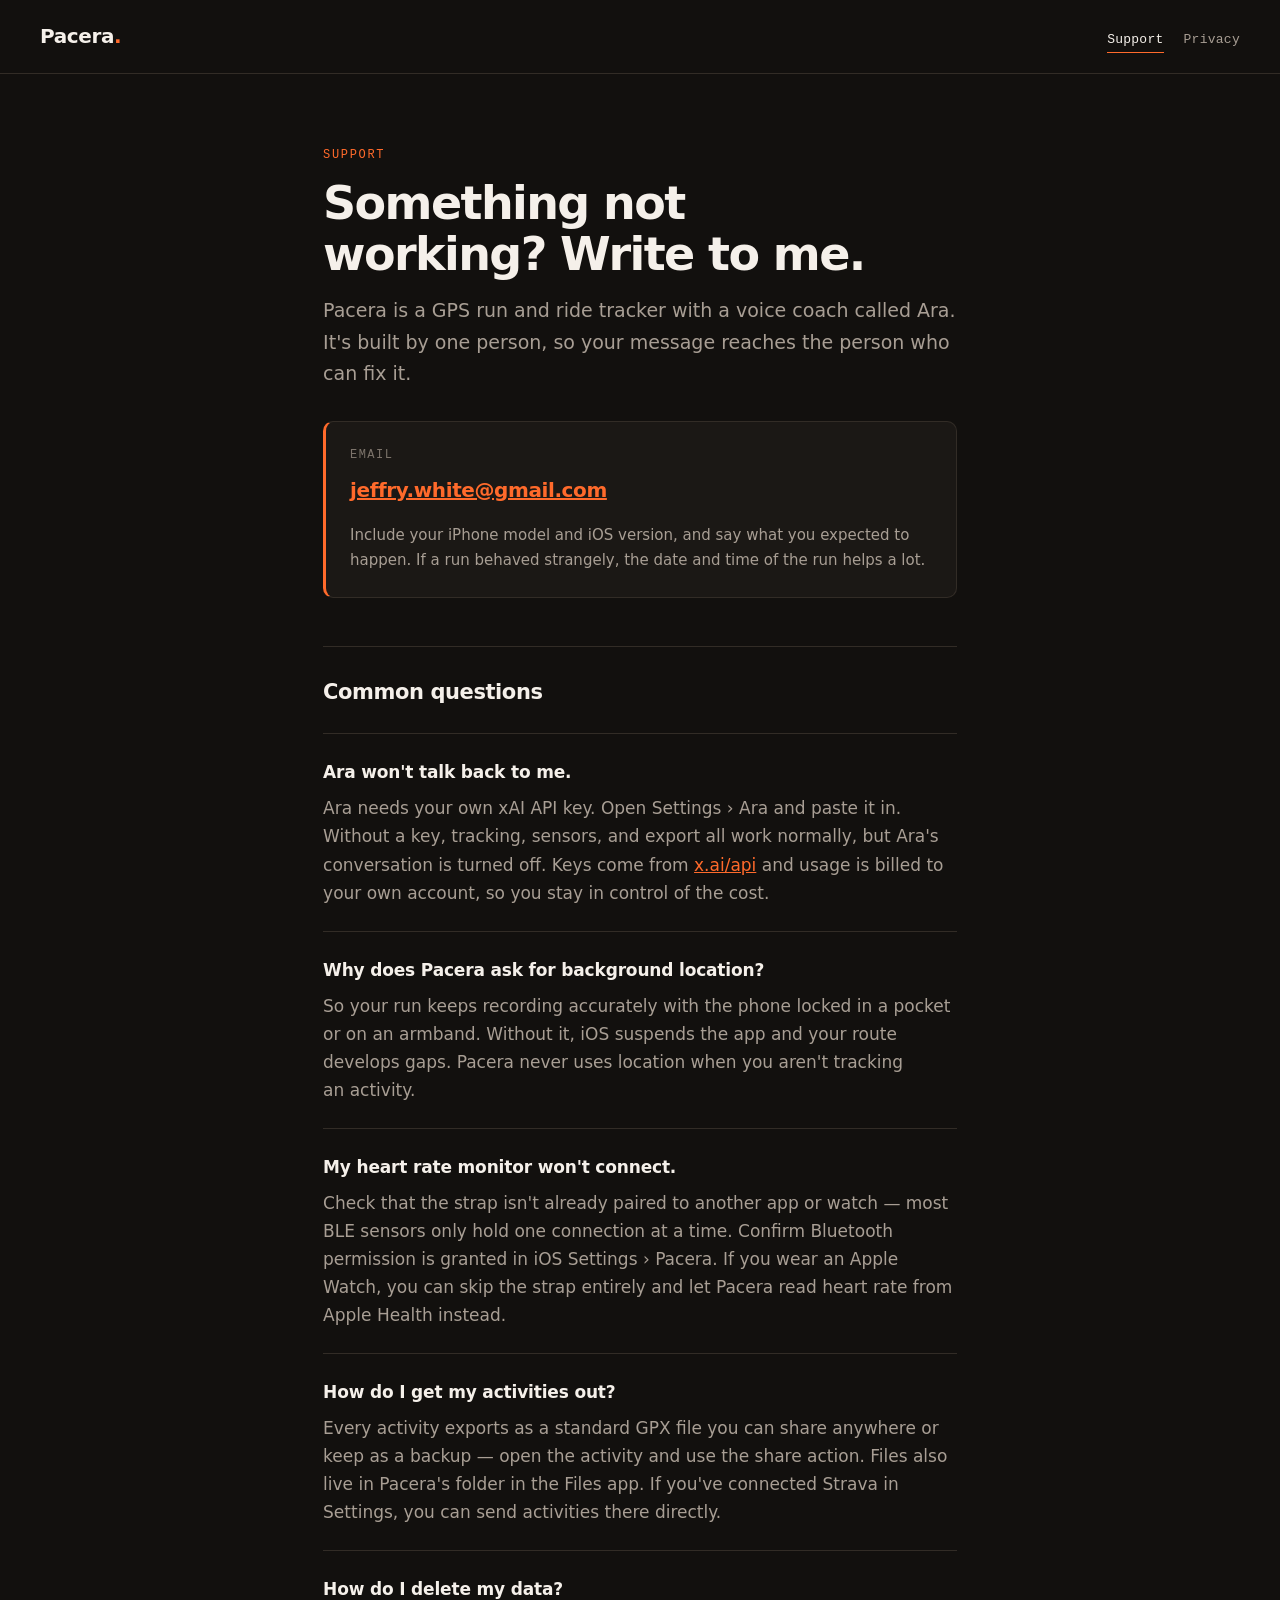
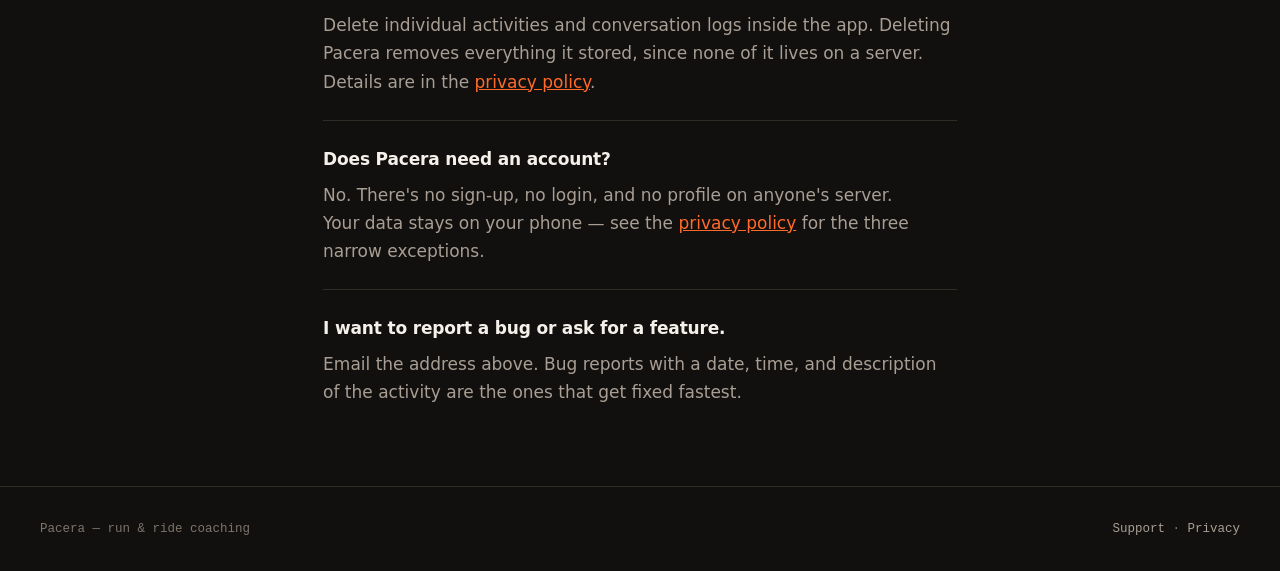
==== index.html @ 3ff28a6f "Pacera support and privacy pages Two static pages for the App Store Connect Support URL and Privacy " ====
<!DOCTYPE html>
<html lang="en">
<head>
<meta charset="utf-8">
<meta name="viewport" content="width=device-width, initial-scale=1">
<title>Support — Pacera</title>
<meta name="description" content="Help with Pacera: setting up Ara, permissions, sensors, exporting activities, and how to get in touch.">
<meta name="color-scheme" content="dark">
<link rel="stylesheet" href="style.css">
</head>
<body>

<header class="masthead">
  <a class="brand" href="index.html">Pacera<span class="brand-mark">.</span></a>
  <nav class="nav">
    <a href="index.html" aria-current="page">Support</a>
    <a href="privacy.html">Privacy</a>
  </nav>
</header>

<main class="wrap">
  <p class="eyebrow">Support</p>
  <h1 class="title">Something not working? Write to me.</h1>
  <p class="standfirst">Pacera is a GPS run and ride tracker with a voice coach called Ara. It's built by one person, so your message reaches the person who can fix it.</p>

  <div class="contact">
    <p class="contact-label">Email</p>
    <p class="contact-mail"><a href="mailto:jeffry.white@gmail.com">jeffry.white@gmail.com</a></p>
    <p class="contact-note">Include your iPhone model and iOS version, and say what you expected to happen. If a run behaved strangely, the date and time of the run helps a lot.</p>
  </div>

  <h2>Common questions</h2>

  <div class="qa">
    <p class="qa-q">Ara won't talk back to me.</p>
    <p class="qa-a">Ara needs your own xAI API key. Open Settings › Ara and paste it in. Without a key, tracking, sensors, and export all work normally, but Ara's conversation is turned off. Keys come from <a href="https://x.ai/api">x.ai/api</a> and usage is billed to your own account, so you stay in control of the cost.</p>
  </div>

  <div class="qa">
    <p class="qa-q">Why does Pacera ask for background location?</p>
    <p class="qa-a">So your run keeps recording accurately with the phone locked in a pocket or on an armband. Without it, iOS suspends the app and your route develops gaps. Pacera never uses location when you aren't tracking an activity.</p>
  </div>

  <div class="qa">
    <p class="qa-q">My heart rate monitor won't connect.</p>
    <p class="qa-a">Check that the strap isn't already paired to another app or watch — most BLE sensors only hold one connection at a time. Confirm Bluetooth permission is granted in iOS Settings › Pacera. If you wear an Apple Watch, you can skip the strap entirely and let Pacera read heart rate from Apple Health instead.</p>
  </div>

  <div class="qa">
    <p class="qa-q">How do I get my activities out?</p>
    <p class="qa-a">Every activity exports as a standard GPX file you can share anywhere or keep as a backup — open the activity and use the share action. Files also live in Pacera's folder in the Files app. If you've connected Strava in Settings, you can send activities there directly.</p>
  </div>

  <div class="qa">
    <p class="qa-q">How do I delete my data?</p>
    <p class="qa-a">Delete individual activities and conversation logs inside the app. Deleting Pacera removes everything it stored, since none of it lives on a server. Details are in the <a href="privacy.html">privacy policy</a>.</p>
  </div>

  <div class="qa">
    <p class="qa-q">Does Pacera need an account?</p>
    <p class="qa-a">No. There's no sign-up, no login, and no profile on anyone's server. Your data stays on your phone — see the <a href="privacy.html">privacy policy</a> for the three narrow exceptions.</p>
  </div>

  <div class="qa">
    <p class="qa-q">I want to report a bug or ask for a feature.</p>
    <p class="qa-a">Email the address above. Bug reports with a date, time, and description of the activity are the ones that get fixed fastest.</p>
  </div>
</main>

<footer class="foot">
  <span>Pacera — run &amp; ride coaching</span>
  <span><a href="index.html">Support</a> · <a href="privacy.html">Privacy</a></span>
</footer>

</body>
</html>
---- style.css ----
/* Pacera — privacy & support
   No webfonts, no third-party requests. A page about not phoning home
   shouldn't phone home. Everything below is system-stack typography. */

:root {
  --bg: #12100e;
  --surface: #1b1815;
  --surface-2: #24201c;
  --line: #322c26;
  --ink: #f5f0ea;
  --ink-muted: #a89e94;
  --ink-dim: #7d746b;
  --accent: #ff6a2b;
  --amber: #ff9f0a;
  --green: #34c759;

  --sans: system-ui, -apple-system, "Segoe UI", Roboto, sans-serif;
  --mono: ui-monospace, SFMono-Regular, "SF Mono", Menlo, monospace;

  --measure: 66ch;
  --pad: clamp(1.25rem, 5vw, 2.5rem);
}

* { box-sizing: border-box; }

html { -webkit-text-size-adjust: 100%; }

body {
  margin: 0;
  background: var(--bg);
  color: var(--ink);
  font-family: var(--sans);
  font-size: 1.0625rem;
  line-height: 1.65;
  -webkit-font-smoothing: antialiased;
}

/* ---------- header ---------- */

.masthead {
  border-bottom: 1px solid var(--line);
  padding: 1.25rem var(--pad);
  display: flex;
  flex-wrap: wrap;
  gap: 1rem 1.5rem;
  align-items: baseline;
  justify-content: space-between;
}

.brand {
  font-size: 1.25rem;
  font-weight: 700;
  letter-spacing: -0.02em;
  color: var(--ink);
  text-decoration: none;
}

.brand-mark { color: var(--accent); }

.nav {
  display: flex;
  gap: 1.25rem;
  font-family: var(--mono);
  font-size: 0.8125rem;
  letter-spacing: 0.02em;
}

.nav a {
  color: var(--ink-muted);
  text-decoration: none;
  padding-bottom: 2px;
  border-bottom: 1px solid transparent;
}

.nav a:hover { color: var(--ink); }

.nav a[aria-current="page"] {
  color: var(--ink);
  border-bottom-color: var(--accent);
}

/* ---------- shell ---------- */

.wrap {
  max-width: var(--measure);
  margin: 0 auto;
  padding: clamp(2.5rem, 8vw, 4.5rem) var(--pad) 5rem;
}

.eyebrow {
  font-family: var(--mono);
  font-size: 0.75rem;
  letter-spacing: 0.14em;
  text-transform: uppercase;
  color: var(--accent);
  margin: 0 0 0.75rem;
}

.title {
  font-size: clamp(2rem, 7vw, 2.875rem);
  line-height: 1.1;
  letter-spacing: -0.035em;
  font-weight: 700;
  margin: 0 0 1rem;
  text-wrap: balance;
}

.standfirst {
  font-size: 1.1875rem;
  color: var(--ink-muted);
  margin: 0 0 0.75rem;
  text-wrap: pretty;
}

.dateline {
  font-family: var(--mono);
  font-size: 0.8125rem;
  color: var(--ink-dim);
  margin: 0;
}

h2 {
  font-size: 1.3125rem;
  letter-spacing: -0.02em;
  font-weight: 700;
  margin: 3rem 0 0.75rem;
  padding-top: 1.75rem;
  border-top: 1px solid var(--line);
}

h3 {
  font-size: 1.0625rem;
  font-weight: 700;
  margin: 2rem 0 0.5rem;
}

p { margin: 0 0 1rem; text-wrap: pretty; }

ul { margin: 0 0 1rem; padding-left: 1.25rem; }

li { margin-bottom: 0.5rem; }

li::marker { color: var(--accent); }

a { color: var(--accent); }

a:focus-visible,
.nav a:focus-visible,
.brand:focus-visible {
  outline: 2px solid var(--accent);
  outline-offset: 3px;
  border-radius: 2px;
}

strong { color: var(--ink); font-weight: 700; }

code {
  font-family: var(--mono);
  font-size: 0.9em;
  background: var(--surface-2);
  padding: 0.15em 0.4em;
  border-radius: 4px;
}

/* ---------- signature: the destination ledger ---------- */

.ledger {
  margin: 2rem 0 1rem;
  border: 1px solid var(--line);
  border-radius: 12px;
  overflow: hidden;
  background: var(--surface);
}

.ledger-head {
  padding: 0.875rem 1.125rem;
  background: var(--surface-2);
  border-bottom: 1px solid var(--line);
  font-family: var(--mono);
  font-size: 0.75rem;
  letter-spacing: 0.12em;
  text-transform: uppercase;
  color: var(--ink-muted);
}

.ledger-row {
  padding: 1.125rem;
  border-bottom: 1px solid var(--line);
}

.ledger-row:last-child { border-bottom: 0; }

.ledger-dest {
  font-weight: 700;
  font-size: 1rem;
  margin: 0 0 0.5rem;
  display: flex;
  flex-wrap: wrap;
  align-items: center;
  gap: 0.625rem;
}

.pill {
  font-family: var(--mono);
  font-size: 0.6875rem;
  letter-spacing: 0.06em;
  text-transform: uppercase;
  padding: 0.2em 0.6em;
  border-radius: 999px;
  border: 1px solid currentColor;
  font-weight: 500;
  white-space: nowrap;
}

.pill-optin { color: var(--green); }

.pill-auto { color: var(--amber); }

.ledger-detail {
  margin: 0;
  font-size: 0.9375rem;
  color: var(--ink-muted);
}

.ledger-foot {
  padding: 1rem 1.125rem;
  background: var(--surface-2);
  border-top: 1px solid var(--line);
  font-size: 0.9375rem;
  color: var(--ink-muted);
  margin: 0;
}

/* ---------- support page bits ---------- */

.contact {
  margin: 2rem 0;
  padding: 1.5rem;
  border: 1px solid var(--line);
  border-left: 3px solid var(--accent);
  border-radius: 10px;
  background: var(--surface);
}

.contact-label {
  font-family: var(--mono);
  font-size: 0.75rem;
  letter-spacing: 0.12em;
  text-transform: uppercase;
  color: var(--ink-dim);
  margin: 0 0 0.5rem;
}

.contact-mail {
  font-size: 1.25rem;
  font-weight: 700;
  letter-spacing: -0.02em;
  word-break: break-all;
}

.contact-note {
  margin: 0.75rem 0 0;
  font-size: 0.9375rem;
  color: var(--ink-muted);
}

.qa { border-top: 1px solid var(--line); padding-top: 1.5rem; margin-top: 1.5rem; }

.qa-q {
  font-size: 1.0625rem;
  font-weight: 700;
  margin: 0 0 0.5rem;
  letter-spacing: -0.01em;
}

.qa-a { margin: 0; color: var(--ink-muted); }

.qa-a a { color: var(--accent); }

/* ---------- footer ---------- */

.foot {
  border-top: 1px solid var(--line);
  padding: 2rem var(--pad);
  font-family: var(--mono);
  font-size: 0.78125rem;
  color: var(--ink-dim);
  display: flex;
  flex-wrap: wrap;
  gap: 0.5rem 1.5rem;
  justify-content: space-between;
  max-width: none;
}

.foot a { color: var(--ink-muted); text-decoration: none; }

.foot a:hover { color: var(--ink); }

@media (prefers-reduced-motion: reduce) {
  * { animation: none !important; transition: none !important; }
}
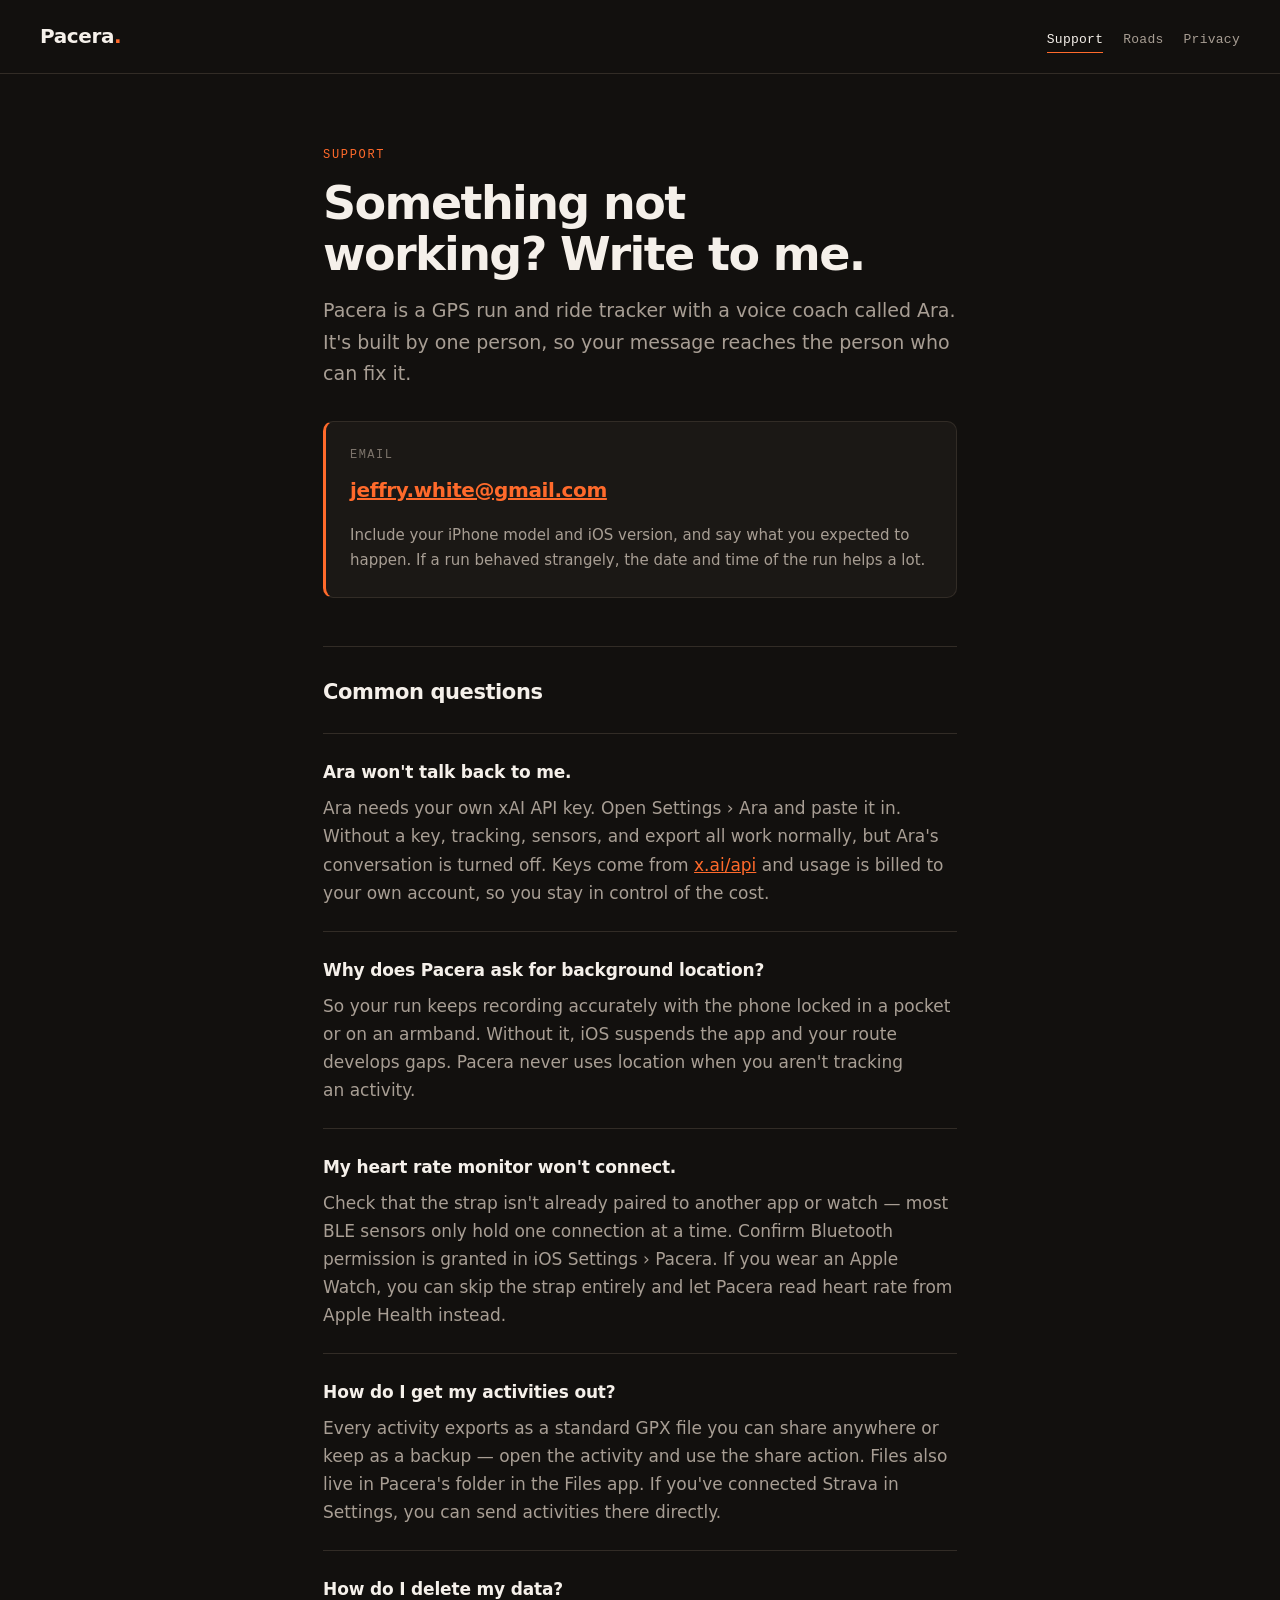
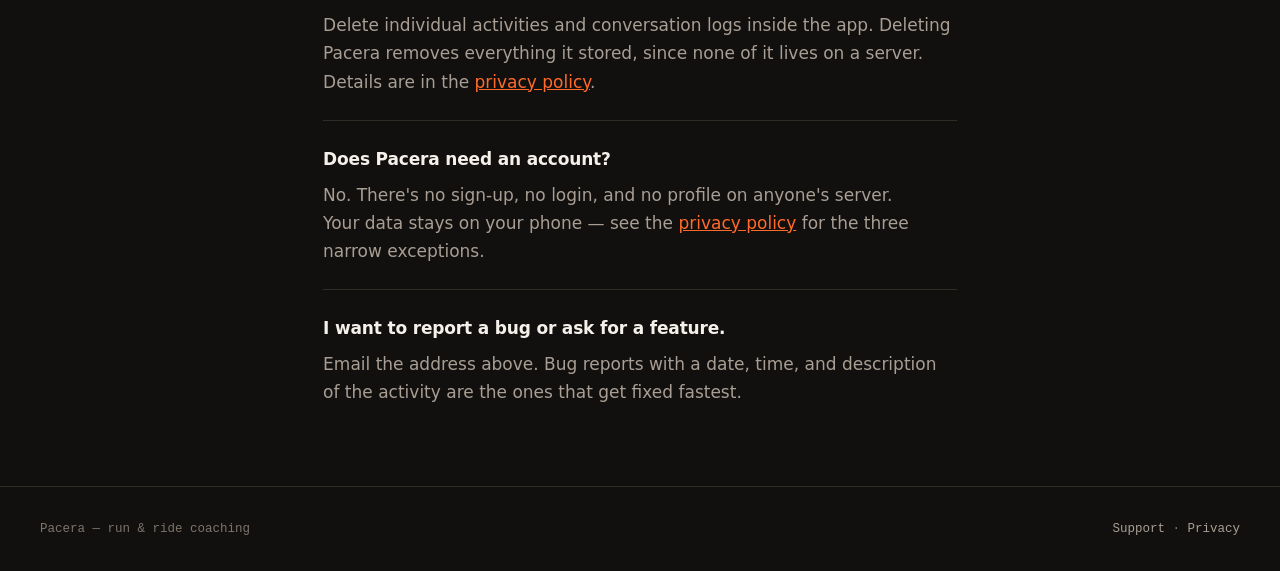
==== commit e50e39a7: "Add public Open tarmac road-conditions map. Pavement cells and jar pins only — not a GPS diary. Empt" ====
--- a/index.html
+++ b/index.html
@@ -14,6 +14,7 @@
   <a class="brand" href="index.html">Pacera<span class="brand-mark">.</span></a>
   <nav class="nav">
     <a href="index.html" aria-current="page">Support</a>
+    <a href="roads/">Roads</a>
     <a href="privacy.html">Privacy</a>
   </nav>
 </header>
